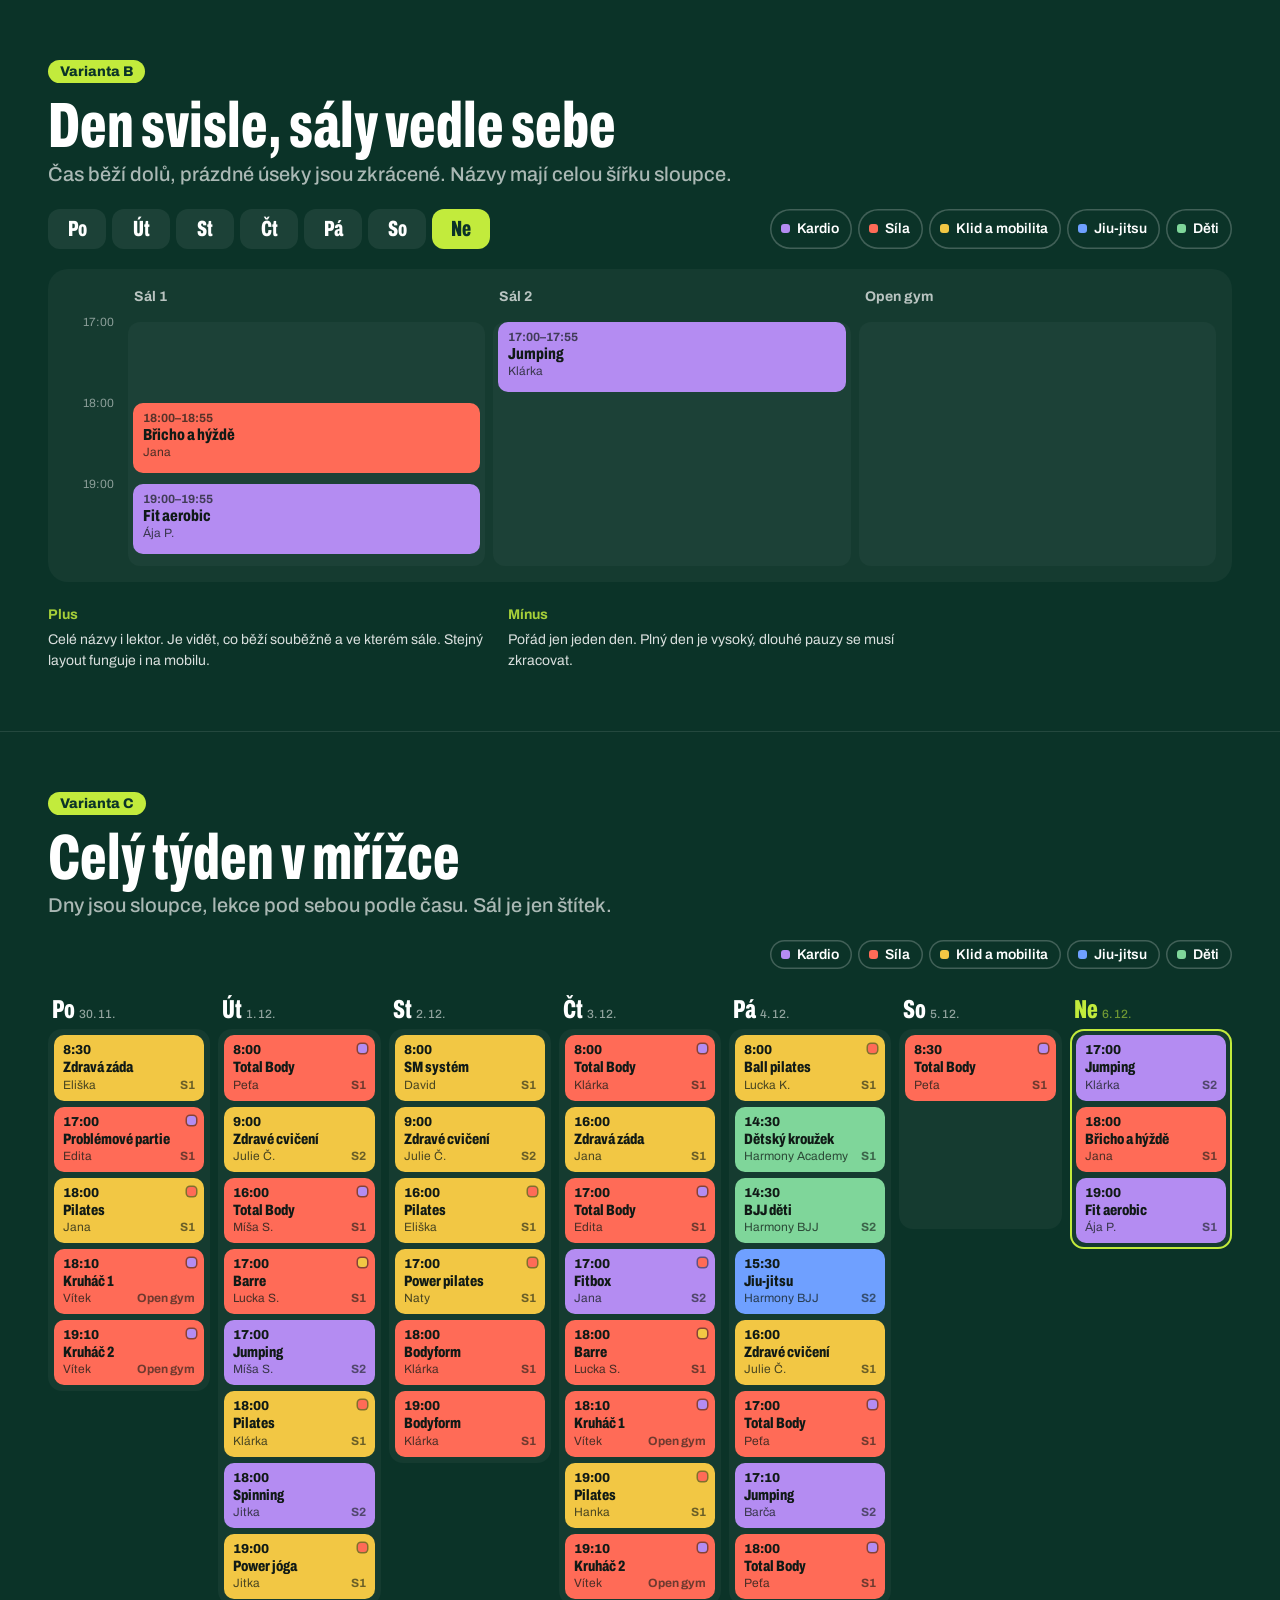
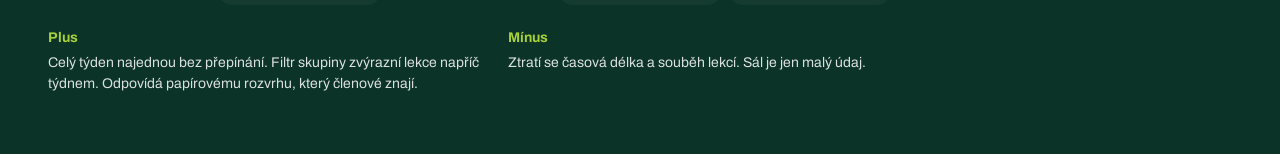
==== rozvrh-varianty.html @ 7291d977 "Skica rozvrhu: varianty B a C Co-Authored-By: Claude Opus 5.5 <noreply@anthropic.com> Claude-Session" ====
<!doctype html>
<html lang="cs"><head><meta charset="utf-8"><meta name="viewport" content="width=device-width, initial-scale=1">
<title>Rozvrh – varianty B a C</title>
<link href="https://fonts.googleapis.com/css2?family=Archivo:wdth,wght@62..125,300..900&display=swap" rel="stylesheet">
<style>
:root{--forest:#0B3328;--ink:#101A16;--lime:#C2EB3C;--paper:#F7F9F5;--line:rgba(255,255,255,.1)}
*{box-sizing:border-box;margin:0;padding:0}
body{font-family:Archivo,system-ui,sans-serif;background:var(--forest);color:#fff;-webkit-font-smoothing:antialiased}
.wrap{max-width:1240px;margin:0 auto;padding:60px 28px}
h1{font-variation-settings:"wdth" 62;font-weight:800;font-size:64px;line-height:.9;margin-bottom:8px}
h1 small{display:block;font-size:20px;font-variation-settings:"wdth" 100;font-weight:500;opacity:.65;margin-top:10px}
.lbl{display:inline-block;background:var(--lime);color:var(--forest);font-weight:800;font-size:14px;padding:4px 12px;border-radius:99px;margin-bottom:14px}
section+section{border-top:1px solid var(--line)}
.c-mind{--c:#F2C744}.c-cardio{--c:#B48CF2}.c-sila{--c:#FF6B57}.c-boj{--c:#6FA0FF}.c-deti{--c:#7FD69A}
.bar{display:flex;justify-content:space-between;flex-wrap:wrap;gap:12px;margin:26px 0 20px}
.days,.filters{display:flex;gap:6px;flex-wrap:wrap}
.days button,.filters button{font:inherit;cursor:pointer;border:0;color:#fff}
.days button{background:rgba(255,255,255,.07);border-radius:12px;width:58px;padding:8px 0;font-weight:800;font-variation-settings:"wdth" 62;font-size:22px}
.days button[aria-selected=true]{background:var(--lime);color:var(--forest)}
.filters button{border-radius:99px;padding:7px 13px 7px 11px;background:transparent;box-shadow:inset 0 0 0 1.5px rgba(255,255,255,.22);font-size:14px;font-weight:600;display:flex;gap:7px;align-items:center}
.filters button[aria-pressed=true]{background:#fff;color:var(--forest);box-shadow:none}
.sw{width:9px;height:9px;border-radius:3px;background:var(--c)}
.blk{position:absolute;border-radius:10px;background:var(--c);color:var(--ink);padding:8px 10px;overflow:hidden;text-decoration:none;display:flex;flex-direction:column;gap:2px}
.blk .t{font-size:12px;font-weight:700;opacity:.7}
.blk .n{font-variation-settings:"wdth" 75;font-weight:800;font-size:16px;line-height:1.05}
.blk .w{font-size:12px;opacity:.75}
.sec{display:flex;gap:3px;margin-top:auto}.sec i{width:9px;height:9px;border-radius:3px;background:var(--c);box-shadow:0 0 0 1.5px rgba(16,26,22,.5)}
.dim{opacity:.12}
/* B */
.vb{display:grid;grid-template-columns:56px repeat(3,1fr);gap:8px;background:rgba(255,255,255,.04);border-radius:20px;padding:16px}
.vb .hd{font-weight:700;font-size:14px;opacity:.7;padding:4px 6px 10px}
.vcol,.vaxis{position:relative}
.vcol{background:rgba(255,255,255,.03);border-radius:12px}
.vaxis span{position:absolute;right:6px;transform:translateY(-50%);font-size:12px;opacity:.5}
.gap{position:absolute;left:0;right:0;display:flex;align-items:center;justify-content:center;font-size:11px;opacity:.45;background:repeating-linear-gradient(135deg,rgba(255,255,255,.05) 0 6px,transparent 6px 12px);border-radius:8px}
.vcol .blk{left:5px;right:5px}
/* C */
.wk{display:grid;grid-template-columns:repeat(7,1fr);gap:8px}
.wd h3{font-variation-settings:"wdth" 62;font-weight:800;font-size:26px;padding:6px 4px}
.wd h3 small{font-size:12px;font-variation-settings:"wdth" 100;font-weight:500;opacity:.55;margin-left:4px}
.wd.today h3{color:var(--lime)}
.wd ul{list-style:none;display:flex;flex-direction:column;gap:6px;background:rgba(255,255,255,.04);border-radius:14px;padding:6px;min-height:200px}
.wd.today ul{box-shadow:inset 0 0 0 2px var(--lime)}
.ci{position:relative;border-radius:10px;background:var(--c);color:var(--ink);padding:8px 9px 9px;display:block;text-decoration:none}
.ci .t{font-size:13px;font-weight:800;font-variant-numeric:tabular-nums}
.ci .n{font-variation-settings:"wdth" 75;font-weight:800;font-size:15px;line-height:1.08;margin:2px 0}
.ci .w{font-size:12px;opacity:.75;display:flex;justify-content:space-between;gap:4px}
.ci .room{font-weight:700;opacity:.8}
.ci .sec{position:absolute;top:9px;right:8px}
.empty{font-size:13px;opacity:.5;padding:8px}
.pro{margin-top:22px;display:grid;grid-template-columns:1fr 1fr;gap:20px;font-size:14px;line-height:1.5;opacity:.85;max-width:900px}
.pro b{display:block;color:var(--lime);margin-bottom:4px}
@media(max-width:900px){.wk{grid-template-columns:1fr}.pro{grid-template-columns:1fr}}
</style></head><body>
<section><div class="wrap">
  <span class="lbl">Varianta B</span>
  <h1>Den svisle, sály vedle sebe<small>Čas běží dolů, prázdné úseky jsou zkrácené. Názvy mají celou šířku sloupce.</small></h1>
  <div class="bar"><div class="days" id="bDays"></div><div class="filters" id="bF"></div></div>
  <div class="vb" id="vb"></div>
  <div class="pro"><div><b>Plus</b>Celé názvy i lektor. Je vidět, co běží souběžně a ve kterém sále. Stejný layout funguje i na mobilu.</div><div><b>Mínus</b>Pořád jen jeden den. Plný den je vysoký, dlouhé pauzy se musí zkracovat.</div></div>
</div></section>
<section><div class="wrap">
  <span class="lbl">Varianta C</span>
  <h1>Celý týden v mřížce<small>Dny jsou sloupce, lekce pod sebou podle času. Sál je jen štítek.</small></h1>
  <div class="bar"><div></div><div class="filters" id="cF"></div></div>
  <div class="wk" id="wk"></div>
  <div class="pro"><div><b>Plus</b>Celý týden najednou bez přepínání. Filtr skupiny zvýrazní lekce napříč týdnem. Odpovídá papírovému rozvrhu, který členové znají.</div><div><b>Mínus</b>Ztratí se časová délka a souběh lekcí. Sál je jen malý údaj.</div></div>
</div></section>
<script>
const CAT={cardio:["Kardio","c-cardio"],sila:["Síla","c-sila"],mind:["Klid a mobilita","c-mind"],boj:["Jiu-jitsu","c-boj"],deti:["Děti","c-deti"]};
const S=[
 [1,"8:30","Zdravá záda","Eliška","Sál 1","mind"],
 [1,"17:00","Problémové partie","Edita","Sál 1","cardio"],
 [1,"18:00","Pilates","Jana","Sál 1","mind"],
 [1,"18:10","Kruháč 1","Vítek","Open gym","sila"],
 [1,"19:10","Kruháč 2","Vítek","Open gym","sila"],
 [2,"8:00","Total Body","Peťa","Sál 1","sila"],
 [2,"9:00","Zdravé cvičení","Julie Č.","Sál 2","mind",1],
 [2,"16:00","Total Body","Míša S.","Sál 1","sila",1],
 [2,"17:00","Barre","Lucka S.","Sál 1","mind",1],
 [2,"17:00","Jumping","Míša S.","Sál 2","cardio"],
 [2,"18:00","Pilates","Klárka","Sál 1","mind"],
 [2,"18:00","Spinning","Jitka","Sál 2","cardio"],
 [2,"19:00","Power jóga","Jitka","Sál 1","mind"],
 [3,"8:00","SM systém","David","Sál 1","mind"],
 [3,"9:00","Zdravé cvičení","Julie Č.","Sál 2","mind",1],
 [3,"16:00","Pilates","Eliška","Sál 1","mind"],
 [3,"17:00","Power pilates","Naty","Sál 1","mind",1],
 [3,"18:00","Bodyform","Klárka","Sál 1","sila"],
 [3,"19:00","Bodyform","Klárka","Sál 1","sila"],
 [4,"8:00","Total Body","Klárka","Sál 1","sila"],
 [4,"16:00","Zdravá záda","Jana","Sál 1","mind",1],
 [4,"17:00","Total Body","Edita","Sál 1","sila"],
 [4,"17:00","Fitbox","Jana","Sál 2","cardio",1],
 [4,"18:00","Barre","Lucka S.","Sál 1","mind",1],
 [4,"18:10","Kruháč 1","Vítek","Open gym","sila"],
 [4,"19:00","Pilates","Hanka","Sál 1","mind"],
 [4,"19:10","Kruháč 2","Vítek","Open gym","sila",1],
 [5,"8:00","Ball pilates","Lucka K.","Sál 1","mind"],
 [5,"14:30","Dětský kroužek","Harmony Academy","Sál 1","deti",0,60],
 [5,"14:30","BJJ děti","Harmony BJJ","Sál 2","deti",0,60],
 [5,"15:30","Jiu-jitsu","Harmony BJJ","Sál 2","boj",0,90],
 [5,"16:00","Zdravé cvičení","Julie Č.","Sál 1","mind",1],
 [5,"17:00","Total Body","Peťa","Sál 1","sila"],
 [5,"17:10","Jumping","Barča","Sál 2","cardio",1],
 [5,"18:00","Total Body","Peťa","Sál 1","sila"],
 [6,"8:30","Total Body","Peťa","Sál 1","sila"],
 [0,"17:00","Jumping","Klárka","Sál 2","cardio"],
 [0,"18:00","Břicho a hýždě","Jana","Sál 1","sila"],
 [0,"19:00","Fit aerobic","Ája P.","Sál 1","cardio",1]
];
const LES={
 "Jumping":[["cardio"],2,"Skákání na trampolínách v rytmu hudby. Šetrné ke kloubům."],
 "Spinning":[["cardio"],2,"Jízda na kole ve skupině, tempo si řídíte sami."],
 "Fit aerobic":[["cardio"],1,"Taneční aerobik pro dobrou náladu a kondici."],
 "Fitbox":[["cardio","sila"],3,"Údery a kopy do pytlů, intervalový trénink."],
 "Problémové partie":[["sila","cardio"],2,"Zpevnění břicha, stehen a hýždí."],
 "Total Body":[["sila","cardio"],2,"Celé tělo za hodinu: síla i kondice."],
 "Kruhový trénink":[["sila","cardio"],3,"Stanoviště v open gymu, střídání zátěže a pauz."],
 "Bodyform":[["sila"],2,"Posilování s vlastní vahou a pomůckami."],
 "Břicho a hýždě":[["sila"],2,"Cílené posílení středu těla a hýždí."],
 "Barre":[["sila","mind"],2,"Prvky baletu, pilates a posilování u tyče."],
 "Pilates":[["mind","sila"],1,"Hluboký stabilizační systém, dech a držení těla."],
 "Power pilates":[["mind","sila"],2,"Dynamičtější pilates s větší zátěží."],
 "Ball pilates":[["mind","sila"],1,"Ranní pilates s velkým míčem."],
 "Power jóga":[["mind","sila"],2,"Dynamická jóga pro sílu i protažení."],
 "Zdravá záda":[["mind"],1,"Úleva pro záda, mobilita páteře a protažení."],
 "Zdravé cvičení":[["mind"],1,"Klidné tempo, stabilita a koordinace. Vede rehabilitační lektorka."],
 "SM systém":[["mind"],1,"Spirální stabilizace páteře podle MUDr. Smíška."]
};
const ALIAS={"Kruháč 1":"Kruhový trénink","Kruháč 2":"Kruhový trénink"};
const tagsOf=s=>s[5]==="boj"||s[5]==="deti"?[s[5]]:(LES[ALIAS[s[2]]||s[2]]||[[s[5]]])[0];
const m=t=>{const[a,b]=t.split(":").map(Number);return a*60+b},dur=s=>s[7]||55;
const DS=["Ne","Po","Út","St","Čt","Pá","So"],ORDER=[1,2,3,4,5,6,0],ROOMS=["Sál 1","Sál 2","Open gym"];
const now=new Date(),today=now.getDay();
const mon=new Date(now);mon.setDate(now.getDate()-((today+6)%7));
const dateOf=i=>{const d=new Date(mon);d.setDate(mon.getDate()+i);return d.getDate()+". "+(d.getMonth()+1)+"."};
let bDay=today,bCat=null,cCat=null;
function filters(el,get,set,after){el.innerHTML=Object.entries(CAT).map(([k,[l,c]])=>`<button class="${c}" data-c="${k}" aria-pressed="${get()===k}"><span class="sw"></span>${l}</button>`).join("");
 el.querySelectorAll("button").forEach(b=>b.onclick=()=>{set(get()===b.dataset.c?null:b.dataset.c);filters(el,get,set,after);after()})}
const sec=tg=>tg.length>1?`<span class="sec">${tg.slice(1).map(t=>`<i class="${CAT[t][1]}"></i>`).join("")}</span>`:"";
/* B */
const PX=1.35; // px na minutu
function renderB(){
 document.getElementById("bDays").innerHTML=ORDER.map(d=>`<button data-d="${d}" aria-selected="${d===bDay}">${DS[d]}</button>`).join("");
 document.querySelectorAll("#bDays button").forEach(b=>b.onclick=()=>{bDay=+b.dataset.d;renderB()});
 const day=S.filter(s=>s[0]===bDay).sort((a,b)=>m(a[1])-m(b[1]));
 // segmenty: zkrátit mezery > 60 min
 let segs=[],cur=null;day.forEach(s=>{const a=m(s[1]),e=a+dur(s);if(cur&&a-cur[1]<=60)cur[1]=Math.max(cur[1],e);else{cur=[a,e];segs.push(cur)}});
 const map=[];let y=0;const GAP=34;
 segs.forEach((g,i)=>{if(i)y+=GAP;map.push([g[0],g[1],y]);y+=(g[1]-g[0])*PX});
 const Y=t=>{const g=map.find(g=>t>=g[0]&&t<=g[1]);return g[2]+(t-g[0])*PX};
 const H=y+8;
 let axis=`<div class="vaxis" style="height:${H}px">`;
 map.forEach(([a,b,yy])=>{for(let t=Math.ceil(a/60)*60;t<=b;t+=60)axis+=`<span style="top:${yy+(t-a)*PX}px">${t/60}:00</span>`});
 axis+=`</div>`;
 const gaps=map.slice(1).map((g,i)=>`<div class="gap" style="top:${map[i][2]+(map[i][1]-map[i][0])*PX+4}px;height:${GAP-8}px">pauza</div>`).join("");
 let html=`<div></div>`+ROOMS.map(r=>`<div class="hd">${r}</div>`).join("")+axis;
 ROOMS.forEach(r=>{html+=`<div class="vcol" style="height:${H}px">${gaps}`+day.filter(s=>s[4]===r).map(s=>{const tg=tagsOf(s),a=m(s[1]);const e=a+dur(s);
   return `<a class="blk ${CAT[tg[0]][1]} ${bCat&&!tg.includes(bCat)?"dim":""}" style="top:${Y(a)}px;height:${(e-a)*PX-4}px"><span class="t">${s[1]}–${Math.floor(e/60)}:${String(e%60).padStart(2,"0")}</span><span class="n">${s[2]}</span><span class="w">${s[3]}</span>${sec(tg)}</a>`}).join("")+`</div>`});
 if(!day.length)html+=`<p style="grid-column:2/-1;opacity:.6;padding:20px">Tento den nejsou lekce.</p>`;
 document.getElementById("vb").innerHTML=html;
}
filters(document.getElementById("bF"),()=>bCat,v=>bCat=v,renderB);renderB();
/* C */
function renderC(){
 document.getElementById("wk").innerHTML=ORDER.map((d,i)=>{const day=S.filter(s=>s[0]===d).sort((a,b)=>m(a[1])-m(b[1]));
  return `<div class="wd ${d===today?"today":""}"><h3>${DS[d]}<small>${dateOf(i)}</small></h3><ul>${day.length?day.map(s=>{const tg=tagsOf(s);
   return `<li><a class="ci ${CAT[tg[0]][1]} ${cCat&&!tg.includes(cCat)?"dim":""}"><div class="t">${s[1]}</div><div class="n">${s[2]}</div><div class="w"><span>${s[3]}</span><span class="room">${s[4].replace("Sál ","S")}</span></div>${sec(tg)}</a></li>`}).join(""):`<li class="empty">Bez lekcí</li>`}</ul></div>`}).join("");
}
filters(document.getElementById("cF"),()=>cCat,v=>cCat=v,renderC);renderC();
</script></body></html>
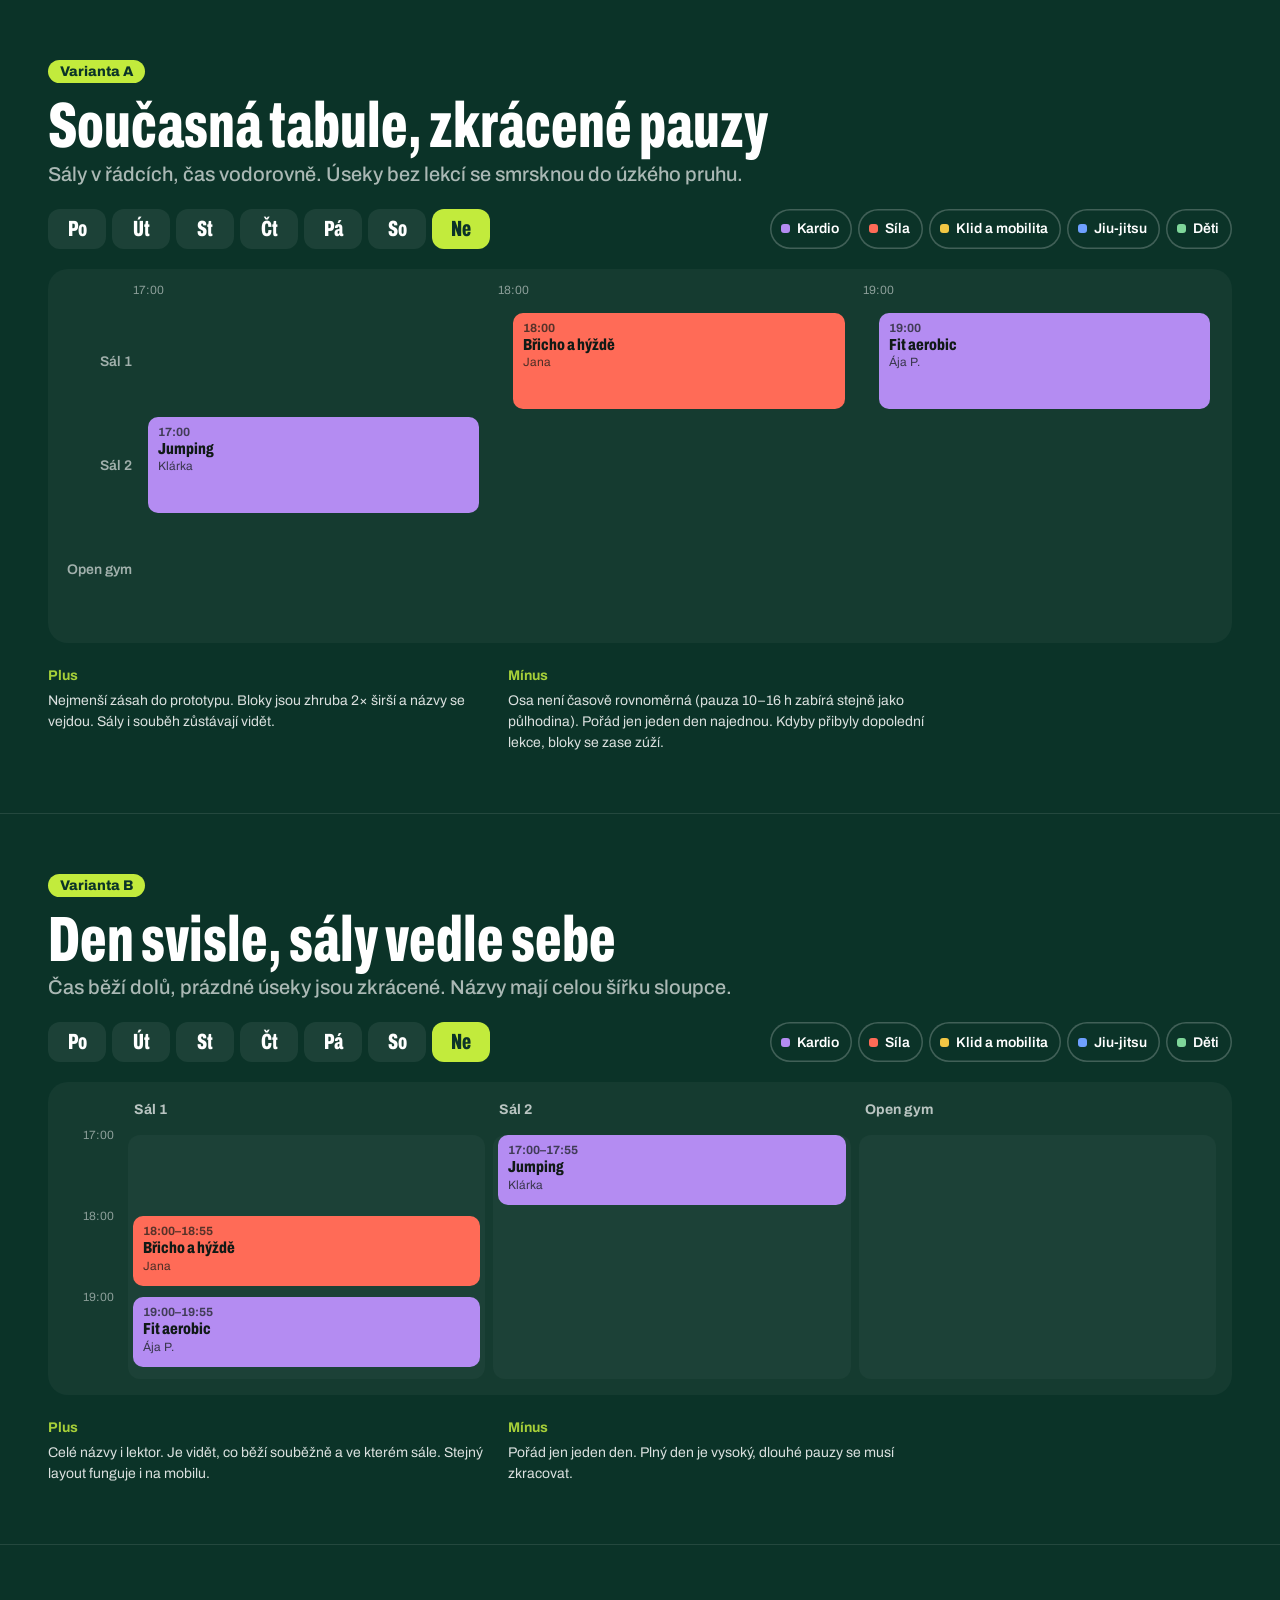
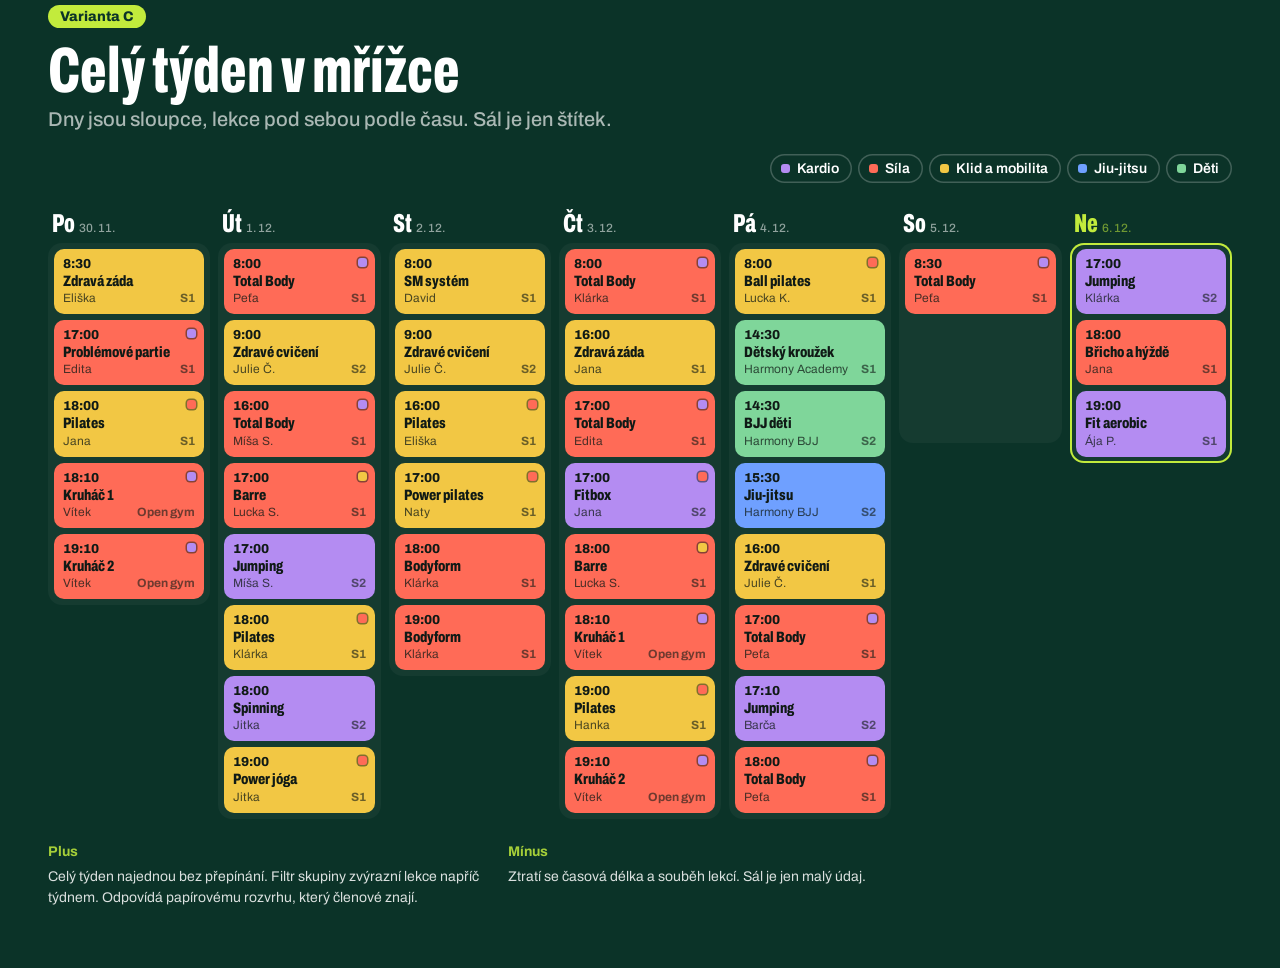
==== commit cad410ef: "Skica rozvrhu: přidána varianta A Co-Authored-By: Claude Opus 5.5 <noreply@anthropic.com> Claude-Ses" ====
--- a/rozvrh-varianty.html
+++ b/rozvrh-varianty.html
@@ -1,6 +1,6 @@
 <!doctype html>
 <html lang="cs"><head><meta charset="utf-8"><meta name="viewport" content="width=device-width, initial-scale=1">
-<title>Rozvrh – varianty B a C</title>
+<title>Rozvrh – varianty A, B a C</title>
 <link href="https://fonts.googleapis.com/css2?family=Archivo:wdth,wght@62..125,300..900&display=swap" rel="stylesheet">
 <style>
 :root{--forest:#0B3328;--ink:#101A16;--lime:#C2EB3C;--paper:#F7F9F5;--line:rgba(255,255,255,.1)}
@@ -26,6 +26,14 @@
 .blk .w{font-size:12px;opacity:.75}
 .sec{display:flex;gap:3px;margin-top:auto}.sec i{width:9px;height:9px;border-radius:3px;background:var(--c);box-shadow:0 0 0 1.5px rgba(16,26,22,.5)}
 .dim{opacity:.12}
+/* A */
+.ha{position:relative;background:rgba(255,255,255,.04);border-radius:20px;padding:14px 18px 18px 100px}
+.hax{position:relative;height:24px;margin-bottom:6px}
+.hax span{position:absolute;transform:translateX(-50%);font-size:12px;opacity:.5;white-space:nowrap}
+.hlane{position:relative;height:96px;margin-bottom:8px}
+.hlane::before{content:attr(data-room);position:absolute;right:calc(100% + 16px);top:50%;transform:translateY(-50%);font-size:14px;font-weight:600;opacity:.6;white-space:nowrap}
+.hlane .blk{top:0;bottom:0}
+.hgap{position:absolute;top:30px;bottom:12px;display:flex;align-items:center;justify-content:center;writing-mode:vertical-rl;font-size:11px;opacity:.5;background:repeating-linear-gradient(135deg,rgba(255,255,255,.05) 0 6px,transparent 6px 12px);border-radius:8px}
 /* B */
 .vb{display:grid;grid-template-columns:56px repeat(3,1fr);gap:8px;background:rgba(255,255,255,.04);border-radius:20px;padding:16px}
 .vb .hd{font-weight:700;font-size:14px;opacity:.7;padding:4px 6px 10px}
@@ -52,6 +60,13 @@
 .pro b{display:block;color:var(--lime);margin-bottom:4px}
 @media(max-width:900px){.wk{grid-template-columns:1fr}.pro{grid-template-columns:1fr}}
 </style></head><body>
+<section><div class="wrap">
+  <span class="lbl">Varianta A</span>
+  <h1>Současná tabule, zkrácené pauzy<small>Sály v řádcích, čas vodorovně. Úseky bez lekcí se smrsknou do úzkého pruhu.</small></h1>
+  <div class="bar"><div class="days" id="aDays"></div><div class="filters" id="aF"></div></div>
+  <div class="ha" id="ha"></div>
+  <div class="pro"><div><b>Plus</b>Nejmenší zásah do prototypu. Bloky jsou zhruba 2× širší a názvy se vejdou. Sály i souběh zůstávají vidět.</div><div><b>Mínus</b>Osa není časově rovnoměrná (pauza 10–16 h zabírá stejně jako půlhodina). Pořád jen jeden den najednou. Kdyby přibyly dopolední lekce, bloky se zase zúží.</div></div>
+</div></section>
 <section><div class="wrap">
   <span class="lbl">Varianta B</span>
   <h1>Den svisle, sály vedle sebe<small>Čas běží dolů, prázdné úseky jsou zkrácené. Názvy mají celou šířku sloupce.</small></h1>
@@ -139,6 +154,27 @@
 function filters(el,get,set,after){el.innerHTML=Object.entries(CAT).map(([k,[l,c]])=>`<button class="${c}" data-c="${k}" aria-pressed="${get()===k}"><span class="sw"></span>${l}</button>`).join("");
  el.querySelectorAll("button").forEach(b=>b.onclick=()=>{set(get()===b.dataset.c?null:b.dataset.c);filters(el,get,set,after);after()})}
 const sec=tg=>tg.length>1?`<span class="sec">${tg.slice(1).map(t=>`<i class="${CAT[t][1]}"></i>`).join("")}</span>`:"";
+/* A */
+let aDay=today,aCat=null;
+function segments(day,maxGap){let segs=[],cur=null;day.forEach(s=>{const a=m(s[1]),e=a+dur(s);if(cur&&a-cur[1]<=maxGap)cur[1]=Math.max(cur[1],e);else{cur=[a,e];segs.push(cur)}});return segs}
+function renderA(){
+ document.getElementById("aDays").innerHTML=ORDER.map(d=>`<button data-d="${d}" aria-selected="${d===aDay}">${DS[d]}</button>`).join("");
+ document.querySelectorAll("#aDays button").forEach(b=>b.onclick=()=>{aDay=+b.dataset.d;renderA()});
+ const day=S.filter(s=>s[0]===aDay).sort((a,b)=>m(a[1])-m(b[1]));
+ const el=document.getElementById("ha");
+ if(!day.length){el.innerHTML='<p style="opacity:.6;padding:20px 0">Tento den nejsou lekce.</p>';return}
+ const segs=segments(day,60).map(g=>[Math.floor(g[0]/60)*60,g[1]]);
+ const GAP=28;const total=segs.reduce((t,g)=>t+g[1]-g[0],0)+GAP*(segs.length-1);
+ const map=[];let x=0;segs.forEach((g,i)=>{if(i)x+=GAP;map.push([g[0],g[1],x]);x+=g[1]-g[0]});
+ const X=t=>{const g=map.find(g=>t>=g[0]&&t<=g[1]);return (g[2]+t-g[0])/total*100};
+ let html='<div class="hax">';map.forEach(([a,b,xx])=>{for(let t=Math.ceil(a/60)*60;t<=b;t+=60)html+=`<span style="left:${(xx+t-a)/total*100}%">${t/60}:00</span>`});html+='</div>';
+ html+=map.slice(1).map((g,i)=>{const l=(map[i][2]+map[i][1]-map[i][0])/total*100;return `<div class="hgap" style="left:calc(100px + (100% - 118px)*${l/100} + 3px);width:calc((100% - 118px)*${GAP/total} - 6px)">pauza</div>`}).join("");
+ ROOMS.forEach(r=>{html+=`<div class="hlane" data-room="${r}">`+day.filter(s=>s[4]===r).map(s=>{const tg=tagsOf(s),a=m(s[1]),e=a+dur(s);
+   return `<a class="blk ${CAT[tg[0]][1]} ${aCat&&!tg.includes(aCat)?"dim":""}" style="left:${X(a)}%;width:calc(${(e-a)/total*100}% - 4px)"><span class="t">${s[1]}</span><span class="n">${s[2]}</span><span class="w">${s[3]}</span>${sec(tg)}</a>`}).join("")+`</div>`});
+ el.innerHTML=html;
+}
+filters(document.getElementById("aF"),()=>aCat,v=>aCat=v,renderA);renderA();
+
 /* B */
 const PX=1.35; // px na minutu
 function renderB(){
